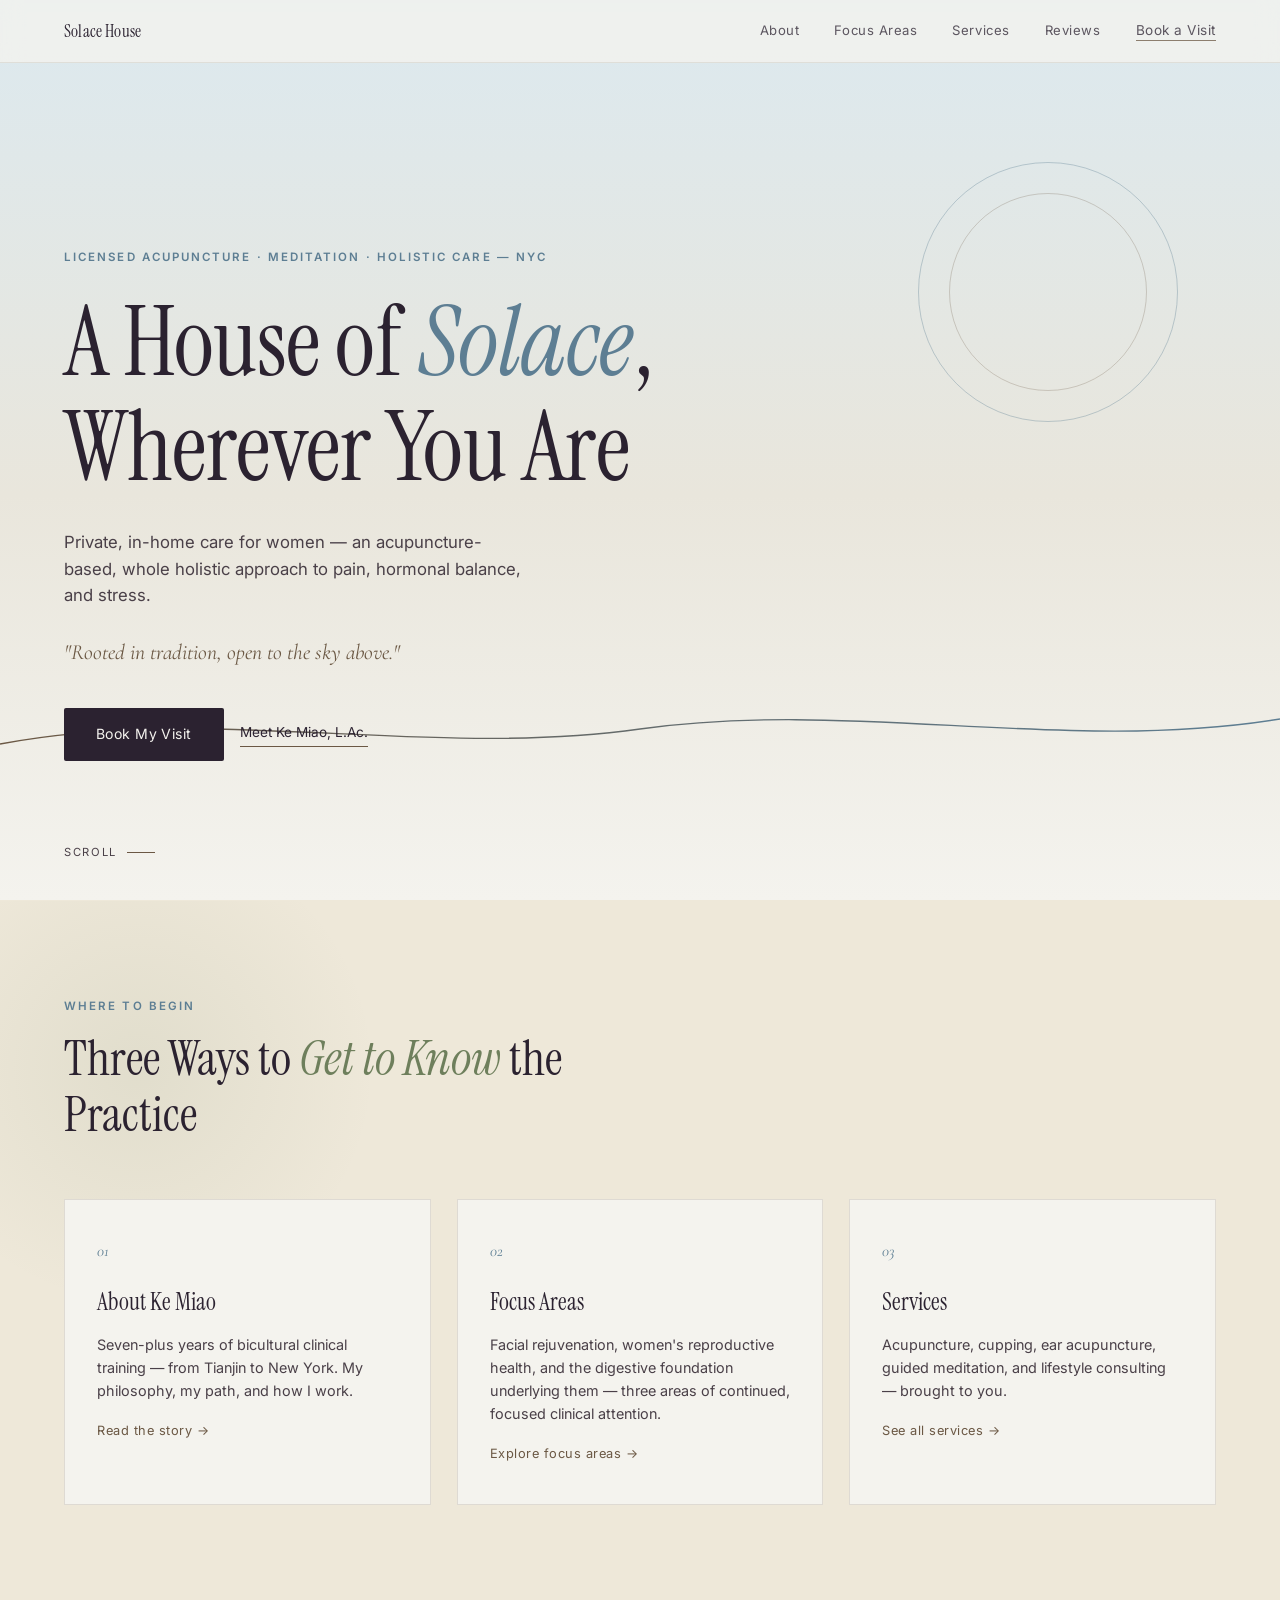
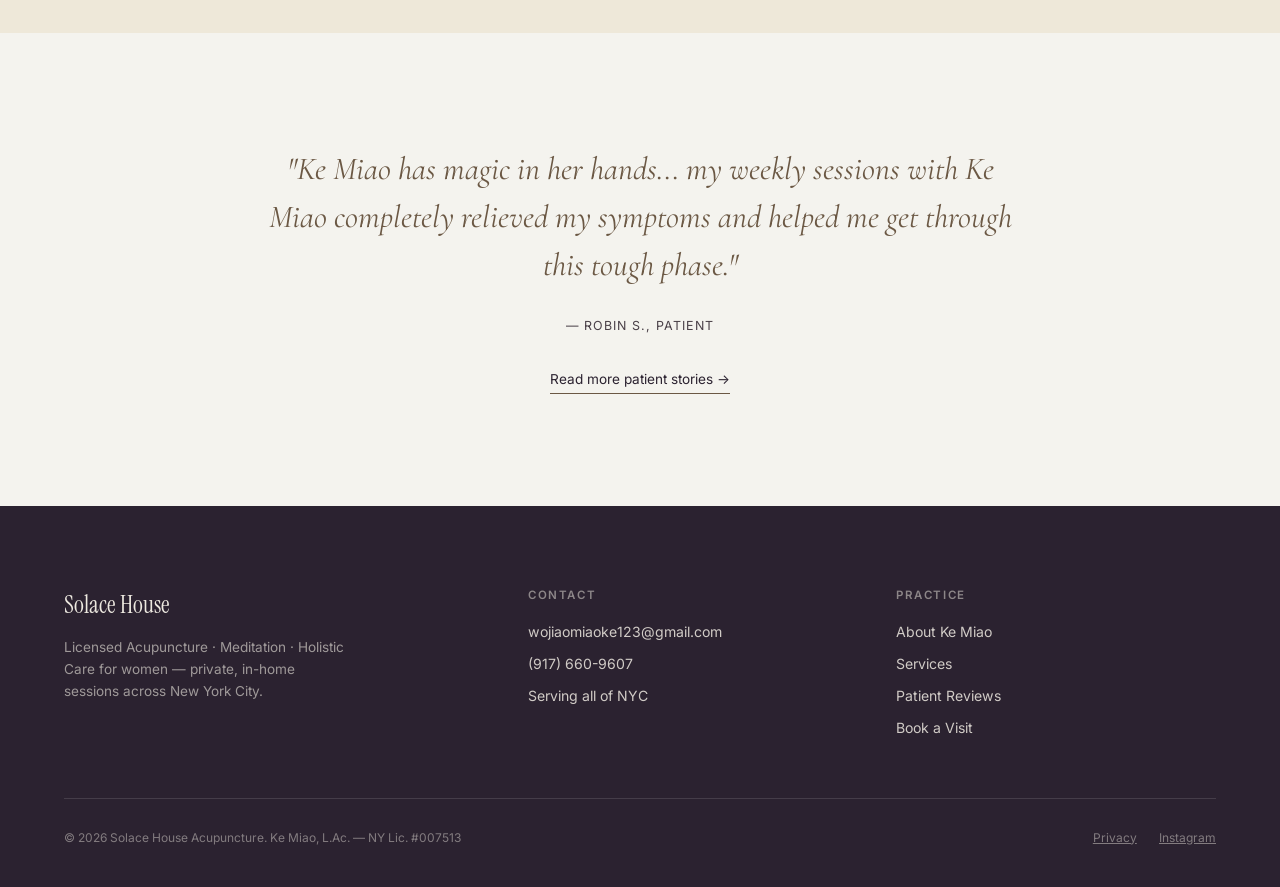
==== index.html @ d76f9a74 "Initial commit: Solace House Acupuncture website" ====
<!DOCTYPE html>
<html lang="en">
<head>
<meta charset="UTF-8">
<meta name="viewport" content="width=device-width, initial-scale=1.0">
<title>Solace House Acupuncture | Licensed Acupuncture &amp; Holistic Care, NYC</title>
<link rel="preconnect" href="https://fonts.googleapis.com">
<link rel="preconnect" href="https://fonts.gstatic.com" crossorigin>
<link href="https://fonts.googleapis.com/css2?family=Instrument+Serif:ital@0;1&family=Inter:wght@300;400;500;600&family=Cormorant:ital,wght@1,400;1,500&display=swap" rel="stylesheet">
<link rel="stylesheet" href="assets/css/style.css">
</head>
<body>

<div data-include="nav"></div>

<section class="hero">
  <div class="breath-circle"></div>

  <div class="hero-content">
    <span class="hero-eyebrow eyebrow">Licensed Acupuncture · Meditation · Holistic Care — NYC</span>
    <h1>A House of <em>Solace</em>,<br>Wherever You Are</h1>
    <p class="hero-sub">
      Private, in-home care for women — an acupuncture-based, whole holistic
      approach to pain, hormonal balance, and stress.
    </p>
    <p class="hero-quote italic-line">"Rooted in tradition, open to the sky above."</p>
    <div class="cta-row">
      <a href="book.html" class="btn-primary">Book My Visit</a>
      <a href="about.html" class="btn-ghost">Meet Ke Miao, L.Ac.</a>
    </div>
  </div>

  <div class="horizon-wrap">
    <svg class="horizon-line" viewBox="0 0 1200 90" preserveAspectRatio="none">
      <defs>
        <linearGradient id="horizonGrad" x1="0%" y1="0%" x2="100%" y2="0%">
          <stop offset="0%" stop-color="#6B5844"/>
          <stop offset="100%" stop-color="#5D7E93"/>
        </linearGradient>
      </defs>
      <path class="horizon-path" d="M0,60 C200,20 400,75 600,45 C800,15 1000,70 1200,35"
            fill="none" stroke="url(#horizonGrad)" stroke-width="1.4"/>
    </svg>
  </div>

  <div class="scroll-cue">Scroll</div>
</section>

<div class="divider">
  <svg viewBox="0 0 1200 110" preserveAspectRatio="none">
    <path d="M0,0 L0,60 C240,110 420,20 700,55 C900,80 1050,30 1200,50 L1200,0 Z" fill="#EEE8D9"/>
  </svg>
</div>

<section class="entry">
  <div class="entry-head">
    <span class="eyebrow">Where to Begin</span>
    <h2>Three Ways to <em>Get to Know</em> the Practice</h2>
  </div>

  <div class="entry-grid">
    <a href="about.html" class="entry-card">
      <span class="num">01</span>
      <h3>About Ke Miao</h3>
      <p>Seven-plus years of bicultural clinical training — from Tianjin to New York. My philosophy, my path, and how I work.</p>
      <span class="arrow">Read the story →</span>
    </a>

    <a href="focus-areas.html" class="entry-card">
      <span class="num">02</span>
      <h3>Focus Areas</h3>
      <p>Facial rejuvenation, women's reproductive health, and the digestive
         foundation underlying them — three areas of continued, focused
         clinical attention.</p>
      <span class="arrow">Explore focus areas →</span>
    </a>

    <a href="services.html" class="entry-card">
      <span class="num">03</span>
      <h3>Services</h3>
      <p>Acupuncture, cupping, ear acupuncture, guided meditation, and lifestyle consulting — brought to you.</p>
      <span class="arrow">See all services →</span>
    </a>
  </div>
</section>

<section class="quote-strip">
  <blockquote>"Ke Miao has magic in her hands... my weekly sessions with Ke Miao completely relieved my symptoms and helped me get through this tough phase."</blockquote>
  <cite>— Robin S., Patient</cite>
  <br>
  <a href="testimonials.html" class="see-all">Read more patient stories →</a>
</section>

<div data-include="footer"></div>

<script src="assets/js/include.js"></script>
</body>
</html>
---- assets/css/style.css ----
/* ============================================
   SOLACE HOUSE ACUPUNCTURE — SHARED STYLESHEET
   Shared across all pages. Edit here, changes apply site-wide.
   ============================================ */

:root {
  --sky: #A9C4D4;
  --sky-deep: #5D7E93;
  --earth: #6B5844;
  --moss: #6E7F5C;
  --bg: #F4F3EE;
  --ink: #2B2230;
  --ink-soft: #4A4048;
}

* { margin: 0; padding: 0; box-sizing: border-box; }

html { scroll-behavior: smooth; }

body {
  background: var(--bg);
  color: var(--ink);
  font-family: 'Inter', sans-serif;
  font-weight: 400;
  line-height: 1.6;
  overflow-x: hidden;
}

h1, h2, h3 {
  font-family: 'Instrument Serif', serif;
  font-weight: 400;
  letter-spacing: 0;
}

.eyebrow {
  font-family: 'Inter', sans-serif;
  font-size: 0.72rem;
  letter-spacing: 0.18em;
  text-transform: uppercase;
  color: var(--sky-deep);
  font-weight: 600;
}

.italic-line {
  font-family: 'Cormorant', serif;
  font-style: italic;
  font-weight: 400;
}

/* ---------- NAV ---------- */
nav {
  position: fixed;
  top: 0; left: 0; right: 0;
  z-index: 100;
  display: flex;
  justify-content: space-between;
  align-items: center;
  padding: 1.1rem 5vw;
  color: var(--ink);
  background: rgba(244,243,238,0.75);
  backdrop-filter: blur(10px);
  -webkit-backdrop-filter: blur(10px);
  border-bottom: 1px solid rgba(107,88,68,0.12);
}
.nav-mark {
  font-family: 'Instrument Serif', serif;
  font-size: 1.05rem;
  letter-spacing: 0.01em;
  color: inherit;
  text-decoration: none;
}
.nav-links {
  display: flex;
  gap: 2.2rem;
  list-style: none;
  font-size: 0.82rem;
  letter-spacing: 0.04em;
}
.nav-links a {
  color: inherit;
  text-decoration: none;
  opacity: 0.75;
  transition: opacity 0.2s ease;
}
.nav-links a:hover,
.nav-links a.active { opacity: 1; }

.nav-toggle {
  display: none;
  background: none;
  border: none;
  cursor: pointer;
  padding: 0.5rem;
  z-index: 101;
}
.nav-toggle span {
  display: block;
  width: 22px;
  height: 1.5px;
  background: var(--ink);
  margin: 5px 0;
  transition: transform 0.3s ease, opacity 0.3s ease;
}
.nav-toggle.open span:nth-child(1) { transform: translateY(6.5px) rotate(45deg); }
.nav-toggle.open span:nth-child(2) { opacity: 0; }
.nav-toggle.open span:nth-child(3) { transform: translateY(-6.5px) rotate(-45deg); }

@media (max-width: 720px) {
  .nav-toggle { display: block; }
  .nav-links {
    position: fixed;
    top: 0;
    right: 0;
    height: 100vh;
    width: 72%;
    max-width: 300px;
    flex-direction: column;
    align-items: flex-start;
    background: var(--bg);
    padding: 6.5rem 2.2rem 2rem;
    gap: 1.8rem;
    font-size: 1.02rem;
    transform: translateX(100%);
    transition: transform 0.35s ease;
    box-shadow: -12px 0 34px rgba(43,34,48,0.12);
  }
  .nav-links.open { transform: translateX(0); }
  body.nav-open { overflow: hidden; }
}

/* ---------- PAGE HERO (used on inner pages, shorter than homepage hero) ---------- */
.page-hero {
  padding: 9rem 5vw 5rem;
  background: linear-gradient(180deg, #DCE9EF 0%, var(--bg) 100%);
}
.page-hero h1 {
  font-size: clamp(2.6rem, 5.5vw, 4.2rem);
  font-weight: 400;
  line-height: 1.1;
  margin-top: 1rem;
  max-width: 780px;
}
.page-hero h1 em { font-style: italic; color: var(--sky-deep); }
.page-hero p {
  margin-top: 1.2rem;
  font-size: 1.05rem;
  color: var(--ink-soft);
  max-width: 560px;
}

/* ---------- HOMEPAGE HERO ---------- */
.hero {
  position: relative;
  min-height: 100svh;
  display: flex;
  flex-direction: column;
  justify-content: center;
  padding: 0 5vw;
  background: linear-gradient(180deg, #DCE9EF 0%, #E9E6DC 55%, var(--bg) 100%);
  overflow: hidden;
}

.hero-content {
  max-width: 620px;
  padding-top: 6.5rem;
  position: relative;
  z-index: 2;
}

.hero-eyebrow {
  opacity: 0;
  animation: riseIn 1s ease forwards 0.2s;
}

.hero h1 {
  font-size: clamp(3.2rem, 7.6vw, 6.2rem);
  font-weight: 400;
  line-height: 1.08;
  letter-spacing: -0.005em;
  margin: 1.3rem 0 1.8rem;
  color: var(--ink);
  opacity: 0;
  animation: riseIn 1.1s ease forwards 0.4s;
}

.hero h1 em {
  font-style: italic;
  color: var(--sky-deep);
}

.hero-sub {
  font-size: 1.05rem;
  color: var(--ink-soft);
  max-width: 460px;
  margin-bottom: 1.6rem;
  opacity: 0;
  animation: riseIn 1.1s ease forwards 0.65s;
}

.hero-quote {
  font-family: 'Cormorant', serif;
  font-style: italic;
  font-size: 1.35rem;
  color: var(--earth);
  margin-bottom: 2.4rem;
  opacity: 0;
  animation: riseIn 1.1s ease forwards 0.85s;
}

.cta-row {
  display: flex;
  gap: 1rem;
  align-items: center;
  opacity: 0;
  animation: riseIn 1.1s ease forwards 1.05s;
}

.btn-primary {
  background: var(--ink);
  color: var(--bg);
  border: none;
  padding: 0.95rem 2rem;
  font-family: 'Inter', sans-serif;
  font-size: 0.88rem;
  letter-spacing: 0.03em;
  cursor: pointer;
  border-radius: 2px;
  transition: background 0.3s ease, transform 0.3s ease;
  text-decoration: none;
  display: inline-block;
}
.btn-primary:hover { background: var(--sky-deep); transform: translateY(-1px); }

.btn-ghost {
  color: var(--ink);
  text-decoration: none;
  font-size: 0.85rem;
  border-bottom: 1px solid var(--earth);
  padding-bottom: 2px;
}

@keyframes riseIn {
  from { opacity: 0; transform: translateY(16px); }
  to { opacity: 1; transform: translateY(0); }
}

/* Horizon line signature element */
.horizon-wrap {
  position: absolute;
  left: 0; right: 0;
  bottom: 14%;
  z-index: 1;
  pointer-events: none;
}
.horizon-line {
  width: 100%;
  height: 90px;
  display: block;
}
.horizon-path {
  stroke-dasharray: 1400;
  stroke-dashoffset: 1400;
  animation: drawHorizon 2.2s cubic-bezier(0.65,0,0.35,1) forwards 0.3s;
}
@keyframes drawHorizon {
  to { stroke-dashoffset: 0; }
}

.breath-circle {
  position: absolute;
  right: 8vw;
  top: 18%;
  width: 260px;
  height: 260px;
  border-radius: 50%;
  border: 1px solid rgba(93,126,147,0.35);
  animation: breathe 11s ease-in-out infinite;
  z-index: 1;
}
.breath-circle::before {
  content: '';
  position: absolute;
  inset: 30px;
  border-radius: 50%;
  border: 1px solid rgba(107,88,68,0.25);
}
@keyframes breathe {
  0%, 100% { transform: scale(1); opacity: 0.55; }
  50% { transform: scale(1.08); opacity: 0.9; }
}
@media (max-width: 900px) {
  .breath-circle { display: none; }
}

.scroll-cue {
  position: absolute;
  bottom: 2.4rem;
  left: 5vw;
  font-size: 0.7rem;
  letter-spacing: 0.15em;
  text-transform: uppercase;
  color: var(--ink-soft);
  display: flex;
  align-items: center;
  gap: 0.6rem;
  z-index: 2;
}
.scroll-cue::after {
  content: '';
  width: 28px;
  height: 1px;
  background: var(--earth);
}

/* ---------- SECTION DIVIDER (wavy transition between sections) ---------- */
.divider {
  position: relative;
  height: 1px;
  background: var(--bg);
}
.divider svg {
  display: block;
  width: 100%;
  height: 110px;
}

/* ---------- ABOUT / TWO-COLUMN CONTENT LAYOUT ---------- */
.about {
  padding: 3rem 5vw 8rem;
  background: #EEE8D9;
  display: grid;
  grid-template-columns: 0.9fr 1.4fr;
  gap: 5vw;
  position: relative;
  overflow: hidden;
}

.about::before {
  content: '';
  position: absolute;
  width: 480px;
  height: 480px;
  border-radius: 50%;
  background: radial-gradient(circle, rgba(110,127,92,0.10) 0%, transparent 70%);
  top: -10%;
  left: -8%;
  pointer-events: none;
}

@media (max-width: 900px) {
  .about { grid-template-columns: 1fr; gap: 2.5rem; padding: 6rem 6vw; }
}

.about-label {
  align-self: start;
  position: sticky;
  top: 8rem;
}
.about-label .eyebrow { margin-bottom: 1.2rem; display: block; }
.about-label h2 {
  font-size: clamp(2.3rem, 3.9vw, 3.3rem);
  font-weight: 400;
  line-height: 1.15;
  color: var(--ink);
}
.about-label h2 em {
  font-style: italic;
  color: var(--moss);
}

@media (max-width: 900px) {
  .about-label { position: static; }
}

.about-body p {
  font-size: 1.06rem;
  line-height: 1.75;
  letter-spacing: 0.005em;
  color: var(--ink-soft);
  margin-bottom: 1.6rem;
  max-width: 620px;
}

.about-body strong {
  color: var(--ink);
  font-weight: 600;
}

.credentials-row {
  display: flex;
  flex-wrap: wrap;
  gap: 0.7rem;
  margin: 2rem 0 2.4rem;
}
.credential-pill {
  border: 1px solid rgba(107,88,68,0.3);
  padding: 0.5rem 1.1rem;
  font-size: 0.78rem;
  letter-spacing: 0.03em;
  color: var(--earth);
  border-radius: 100px;
}

.signature-quote {
  margin-top: 3rem;
  padding-top: 2.4rem;
  border-top: 1px solid rgba(107,88,68,0.25);
}
.signature-quote p {
  font-family: 'Cormorant', serif;
  font-style: italic;
  font-size: 1.5rem;
  color: var(--earth);
  line-height: 1.4;
  max-width: 560px;
}

/* ---------- HOMEPAGE ENTRY CARDS ---------- */
.entry {
  padding: 6rem 5vw 8rem;
  background: #EEE8D9;
  position: relative;
  overflow: hidden;
}
.entry::before {
  content: '';
  position: absolute;
  width: 480px;
  height: 480px;
  border-radius: 50%;
  background: radial-gradient(circle, rgba(110,127,92,0.10) 0%, transparent 70%);
  top: -10%;
  left: -8%;
  pointer-events: none;
}
.entry-head {
  max-width: 620px;
  margin-bottom: 3.5rem;
  position: relative;
  z-index: 1;
}
.entry-head .eyebrow { display: block; margin-bottom: 1rem; }
.entry-head h2 {
  font-size: clamp(2.2rem, 3.8vw, 3.1rem);
  font-weight: 400;
  line-height: 1.15;
}
.entry-head h2 em { font-style: italic; color: var(--moss); }

.entry-grid {
  display: grid;
  grid-template-columns: repeat(3, 1fr);
  gap: 1.6rem;
  position: relative;
  z-index: 1;
}
@media (max-width: 900px) {
  .entry-grid { grid-template-columns: 1fr; }
}
.entry-card {
  background: var(--bg);
  border: 1px solid rgba(107,88,68,0.16);
  padding: 2.4rem 2rem;
  text-decoration: none;
  color: var(--ink);
  display: block;
  transition: transform 0.3s ease, border-color 0.3s ease;
}
.entry-card:hover {
  transform: translateY(-4px);
  border-color: var(--sky-deep);
}
.entry-card .num {
  font-family: 'Cormorant', serif;
  font-style: italic;
  font-size: 1rem;
  color: var(--sky-deep);
  display: block;
  margin-bottom: 1.2rem;
}
.entry-card h3 {
  font-size: 1.5rem;
  font-weight: 400;
  margin-bottom: 0.7rem;
}
.entry-card p {
  font-size: 0.9rem;
  color: var(--ink-soft);
  line-height: 1.6;
}
.entry-card .arrow {
  display: inline-block;
  margin-top: 1.2rem;
  font-size: 0.8rem;
  color: var(--earth);
  letter-spacing: 0.04em;
}

/* ---------- HOMEPAGE — QUOTE STRIP ---------- */
.quote-strip {
  padding: 7rem 5vw;
  background: var(--bg);
  text-align: center;
}
.quote-strip blockquote {
  font-family: 'Cormorant', serif;
  font-style: italic;
  font-size: clamp(1.4rem, 2.6vw, 2rem);
  color: var(--earth);
  max-width: 760px;
  margin: 0 auto 1.4rem;
  line-height: 1.5;
}
.quote-strip cite {
  font-style: normal;
  font-size: 0.78rem;
  letter-spacing: 0.08em;
  text-transform: uppercase;
  color: var(--ink-soft);
}
.quote-strip .see-all {
  display: inline-block;
  margin-top: 2rem;
  font-size: 0.85rem;
  color: var(--ink);
  border-bottom: 1px solid var(--earth);
  text-decoration: none;
  padding-bottom: 2px;
}

/* ---------- FOCUS AREAS ---------- */
.focus-block {
  display: grid;
  grid-template-columns: 1fr 1fr;
  align-items: center;
  gap: 6vw;
  padding: 6rem 5vw;
}
.focus-block.theme-neutral { background: var(--bg); }
.focus-block.theme-hormone {
  background: linear-gradient(180deg, var(--bg) 0%, #D6E0C3 50%, var(--bg) 100%);
}
.focus-block.theme-earth {
  background: linear-gradient(180deg, var(--bg) 0%, #D9C6A5 100%);
}

.focus-block:nth-child(even) .focus-text { order: 2; }
.focus-block:nth-child(even) .focus-visual { order: 1; }

@media (max-width: 900px) {
  .focus-block { grid-template-columns: 1fr; gap: 2.5rem; padding: 4.5rem 6vw; }
  .focus-block:nth-child(even) .focus-text { order: 1; }
  .focus-block:nth-child(even) .focus-visual { order: 2; }
}

.focus-text .num {
  font-family: 'Cormorant', serif;
  font-style: italic;
  font-size: 1.1rem;
  color: var(--sky-deep);
  display: block;
  margin-bottom: 1rem;
}
.focus-text h2 {
  font-size: clamp(2rem, 3.4vw, 2.7rem);
  font-weight: 400;
  line-height: 1.15;
  margin-bottom: 1.4rem;
}
.focus-text h2 em { font-style: italic; color: var(--moss); }
.focus-text p {
  font-size: 1.02rem;
  line-height: 1.75;
  color: var(--ink-soft);
  max-width: 480px;
  margin-bottom: 1.4rem;
}
.focus-text .study-note {
  font-size: 0.8rem;
  letter-spacing: 0.04em;
  color: var(--earth);
  border-top: 1px solid rgba(107,88,68,0.25);
  padding-top: 1rem;
  max-width: 420px;
}

.focus-visual {
  display: flex;
  align-items: center;
  justify-content: center;
}
.focus-visual svg { width: 100%; max-width: 340px; height: auto; }

/* ---------- SERVICES PAGE ---------- */
.pricing-note {
  margin: 0 5vw 5rem;
  padding: 1.8rem 2.2rem;
  background: #EEE8D9;
  border-left: 3px solid var(--earth);
  font-size: 0.92rem;
  color: var(--ink-soft);
  line-height: 1.7;
  max-width: 900px;
}
.pricing-note strong { color: var(--ink); }

.free-call-banner {
  margin: 0 5vw 5rem;
  padding: 2.2rem 2.4rem;
  background: linear-gradient(120deg, #DCE9EF 0%, #EDEAD9 100%);
  display: flex;
  justify-content: space-between;
  align-items: center;
  flex-wrap: wrap;
  gap: 1.2rem;
}
.free-call-banner h3 {
  font-size: 1.4rem;
  font-weight: 400;
}
.free-call-banner p {
  font-size: 0.9rem;
  color: var(--ink-soft);
  margin-top: 0.3rem;
}

.section-label {
  padding: 0 5vw;
  margin-bottom: 2.4rem;
}
.section-label .eyebrow { display: block; margin-bottom: 0.8rem; }
.section-label h2 {
  font-size: clamp(1.9rem, 3.2vw, 2.6rem);
  font-weight: 400;
}
.section-label h2 em { font-style: italic; color: var(--sky-deep); }

.service-list {
  padding: 0 5vw 6rem;
  display: grid;
  grid-template-columns: repeat(2, 1fr);
  gap: 1.4rem;
}
@media (max-width: 800px) {
  .service-list { grid-template-columns: 1fr; }
}
.service-item {
  border: 1px solid rgba(107,88,68,0.16);
  padding: 1.8rem 1.9rem;
  display: flex;
  justify-content: space-between;
  gap: 1rem;
}
.service-item .si-name {
  font-family: 'Instrument Serif', serif;
  font-size: 1.3rem;
  margin-bottom: 0.4rem;
}
.service-item .si-desc {
  font-size: 0.88rem;
  color: var(--ink-soft);
  line-height: 1.6;
  max-width: 380px;
}
.service-item .si-price {
  text-align: right;
  white-space: nowrap;
  font-size: 1rem;
  color: var(--earth);
}
.service-item .si-duration {
  display: block;
  font-size: 0.74rem;
  color: var(--ink-soft);
  margin-top: 0.3rem;
  letter-spacing: 0.03em;
}

.package-grid {
  padding: 0 5vw 8rem;
  display: grid;
  grid-template-columns: repeat(3, 1fr);
  gap: 1.6rem;
}
@media (max-width: 1000px) {
  .package-grid { grid-template-columns: 1fr; }
}
.package-card {
  background: #EEE8D9;
  padding: 2.2rem 2rem 2rem;
  display: flex;
  flex-direction: column;
  position: relative;
}
.package-card.tier-hormone { background: #E7ECDC; }
.package-card .pkg-eyebrow {
  font-size: 0.72rem;
  letter-spacing: 0.1em;
  text-transform: uppercase;
  color: var(--sky-deep);
  margin-bottom: 0.6rem;
}
.package-card h3 {
  font-size: 1.5rem;
  font-weight: 400;
  margin-bottom: 0.8rem;
}
.package-card .pkg-includes {
  font-size: 0.85rem;
  color: var(--ink-soft);
  line-height: 1.7;
  margin-bottom: 1.4rem;
  flex-grow: 1;
}
.package-card .pkg-price-row {
  display: flex;
  align-items: baseline;
  gap: 0.6rem;
  border-top: 1px solid rgba(107,88,68,0.2);
  padding-top: 1.1rem;
}
.package-card .pkg-price {
  font-family: 'Instrument Serif', serif;
  font-size: 1.7rem;
  color: var(--ink);
}
.package-card .pkg-was {
  font-size: 0.85rem;
  color: var(--ink-soft);
  text-decoration: line-through;
}
.package-card .pkg-note {
  font-size: 0.74rem;
  color: var(--earth);
  margin-top: 0.5rem;
}

/* ---------- TESTIMONIALS PAGE ---------- */
.testimonial-section {
  padding: 4rem 5vw;
}
.testimonial-section:nth-of-type(odd) { background: var(--bg); }
.testimonial-section:nth-of-type(even) { background: #EEE8D9; }

.testimonial-section .section-label { padding: 0; margin-bottom: 2.2rem; }

.testimonial-grid {
  display: grid;
  grid-template-columns: repeat(2, 1fr);
  gap: 1.6rem;
}
@media (max-width: 800px) {
  .testimonial-grid { grid-template-columns: 1fr; }
}
.testimonial-card {
  background: rgba(255,255,255,0.5);
  border: 1px solid rgba(107,88,68,0.14);
  padding: 2rem 2.1rem;
}
.testimonial-card p {
  font-family: 'Cormorant', serif;
  font-style: italic;
  font-size: 1.2rem;
  line-height: 1.55;
  color: var(--ink);
  margin-bottom: 1.2rem;
}
.testimonial-card cite {
  font-style: normal;
  font-size: 0.76rem;
  letter-spacing: 0.06em;
  text-transform: uppercase;
  color: var(--earth);
}

.letter-block {
  padding: 7rem 5vw;
  background: var(--ink);
  color: #EDE9E0;
}
.letter-block .eyebrow { color: var(--sky); display: block; margin-bottom: 1rem; }
.letter-block h2 {
  color: #F4F3EE;
  font-size: clamp(1.9rem, 3.2vw, 2.6rem);
  font-weight: 400;
  margin-bottom: 2.2rem;
  max-width: 600px;
}
.letter-block .letter-text {
  max-width: 720px;
  font-family: 'Cormorant', serif;
  font-style: italic;
  font-size: 1.3rem;
  line-height: 1.8;
  color: rgba(237,233,224,0.92);
}
.letter-block .letter-text p { margin-bottom: 1.3rem; }
.letter-block cite {
  display: block;
  margin-top: 1.6rem;
  font-style: normal;
  font-size: 0.8rem;
  letter-spacing: 0.06em;
  text-transform: uppercase;
  color: rgba(237,233,224,0.55);
}

/* ---------- FEEDBACK FORM ---------- */
.feedback-block {
  padding: 7rem 5vw;
  background: linear-gradient(180deg, var(--bg) 0%, #E7ECDC 100%);
}
.feedback-inner {
  max-width: 640px;
  margin: 0 auto;
  text-align: center;
}
.feedback-inner .eyebrow { display: block; margin-bottom: 1rem; }
.feedback-inner h2 {
  font-size: clamp(2rem, 3.4vw, 2.8rem);
  font-weight: 400;
  margin-bottom: 1rem;
}
.feedback-inner h2 em { font-style: italic; color: var(--moss); }
.feedback-inner > p {
  font-size: 1rem;
  color: var(--ink-soft);
  margin-bottom: 2.4rem;
}
.feedback-form {
  text-align: left;
  display: flex;
  flex-direction: column;
  gap: 1.2rem;
}
.feedback-form label {
  font-size: 0.76rem;
  letter-spacing: 0.06em;
  text-transform: uppercase;
  color: var(--earth);
  margin-bottom: 0.5rem;
  display: block;
}
.feedback-form input,
.feedback-form textarea {
  width: 100%;
  border: 1px solid rgba(107,88,68,0.3);
  background: rgba(255,255,255,0.6);
  padding: 0.9rem 1rem;
  font-family: 'Inter', sans-serif;
  font-size: 0.95rem;
  color: var(--ink);
}
.feedback-form textarea {
  min-height: 120px;
  resize: vertical;
}
.feedback-form input:focus,
.feedback-form textarea:focus {
  outline: none;
  border-color: var(--sky-deep);
}
.feedback-form button {
  align-self: flex-start;
  margin-top: 0.4rem;
}

/* ---------- BOOKING PAGE ---------- */
/* ---------- LEGAL / PRIVACY PAGE ---------- */
.legal-content {
  max-width: 760px;
  margin: 0 auto;
  padding: 3rem 5vw 7rem;
}
.legal-content h2 {
  font-size: 1.5rem;
  font-weight: 400;
  margin: 2.6rem 0 1rem;
}
.legal-content h2:first-child { margin-top: 0; }
.legal-content p {
  font-size: 0.98rem;
  line-height: 1.75;
  color: var(--ink-soft);
  margin-bottom: 1.2rem;
}
.legal-content ul {
  margin: 0 0 1.2rem 1.3rem;
  color: var(--ink-soft);
  font-size: 0.98rem;
  line-height: 1.75;
}
.legal-content a { color: var(--earth); }
.legal-updated {
  font-size: 0.8rem;
  color: var(--earth);
  letter-spacing: 0.03em;
  margin-bottom: 2.5rem;
  display: block;
}
.legal-note {
  margin-top: 3rem;
  padding: 1.6rem 1.8rem;
  background: #EEE8D9;
  border-left: 3px solid var(--earth);
  font-size: 0.88rem;
  color: var(--ink-soft);
  line-height: 1.7;
}

.booking-section {
  padding: 3rem 5vw 7rem;
}
.calendly-wrap {
  max-width: 900px;
  margin: 0 auto;
  border: 1px solid rgba(107,88,68,0.16);
  background: #fff;
}
.booking-alt {
  max-width: 900px;
  margin: 3rem auto 0;
  padding: 2rem 2.2rem;
  background: #EEE8D9;
  text-align: center;
  font-size: 0.92rem;
  color: var(--ink-soft);
}
.booking-alt a { color: var(--earth); }

.about-portrait {
  margin-top: 2.4rem;
  width: 100%;
  max-width: 320px;
}
.about-portrait img {
  width: 100%;
  height: auto;
  display: block;
  filter: drop-shadow(0 18px 34px rgba(43,34,48,0.18))
          drop-shadow(0 4px 10px rgba(43,34,48,0.10));
}
@media (max-width: 900px) {
  .about-portrait { max-width: 240px; margin: 1.6rem auto 0; }
}

footer {
  background: var(--ink);
  color: #EDE9E0;
  padding: 5rem 5vw 2.5rem;
}
.footer-grid {
  display: grid;
  grid-template-columns: 1.3fr 1fr 1fr;
  gap: 3rem;
  padding-bottom: 3rem;
  border-bottom: 1px solid rgba(255,255,255,0.12);
}
@media (max-width: 720px) {
  .footer-grid { grid-template-columns: 1fr; gap: 2.2rem; }
}
.footer-brand {
  font-family: 'Instrument Serif', serif;
  font-size: 1.5rem;
  margin-bottom: 0.8rem;
}
.footer-tagline {
  font-size: 0.85rem;
  color: rgba(237,233,224,0.6);
  max-width: 280px;
  line-height: 1.6;
}
.footer-col h4 {
  font-family: 'Inter', sans-serif;
  font-size: 0.72rem;
  letter-spacing: 0.14em;
  text-transform: uppercase;
  color: rgba(237,233,224,0.5);
  margin-bottom: 1rem;
  font-weight: 600;
}
.footer-col a, .footer-col p {
  display: block;
  color: rgba(237,233,224,0.85);
  text-decoration: none;
  font-size: 0.88rem;
  margin-bottom: 0.7rem;
  line-height: 1.5;
}
.footer-col a:hover { color: #fff; }
.footer-bottom {
  display: flex;
  justify-content: space-between;
  align-items: center;
  padding-top: 1.8rem;
  font-size: 0.75rem;
  color: rgba(237,233,224,0.45);
  flex-wrap: wrap;
  gap: 1rem;
}
.footer-bottom a {
  color: rgba(237,233,224,0.45);
  margin-left: 1.2rem;
}
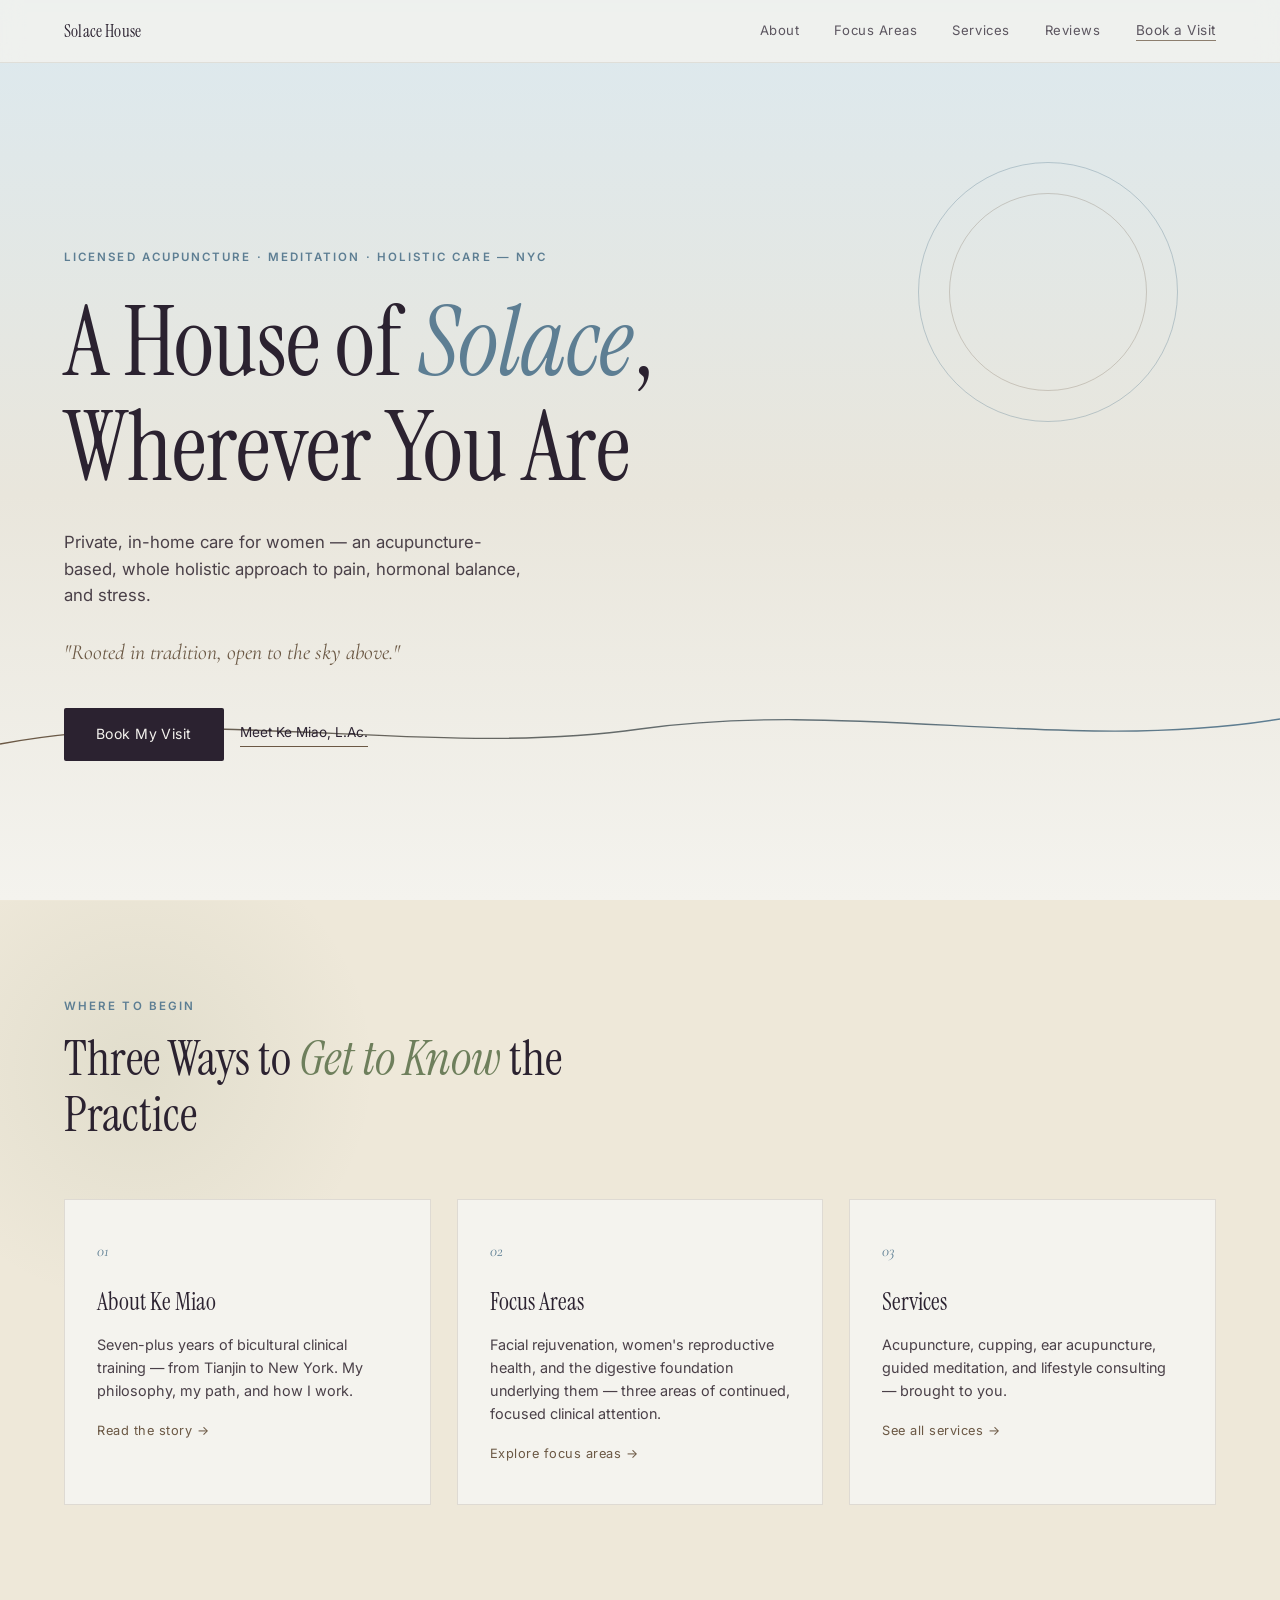
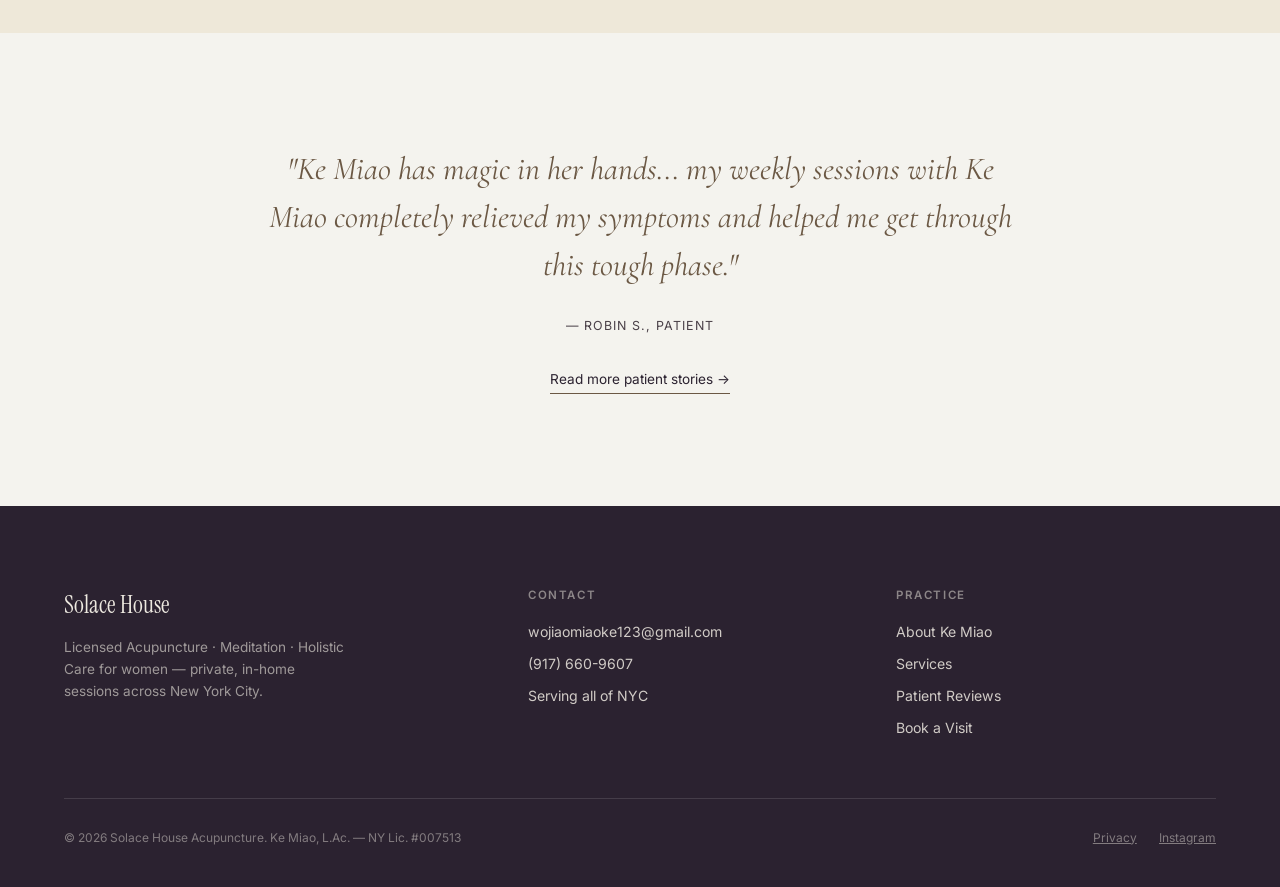
==== commit a63e4324: "Remove scroll cue from hero section" ====
--- a/index.html
+++ b/index.html
@@ -42,8 +42,6 @@
             fill="none" stroke="url(#horizonGrad)" stroke-width="1.4"/>
     </svg>
   </div>
-
-  <div class="scroll-cue">Scroll</div>
 </section>
 
 <div class="divider">
